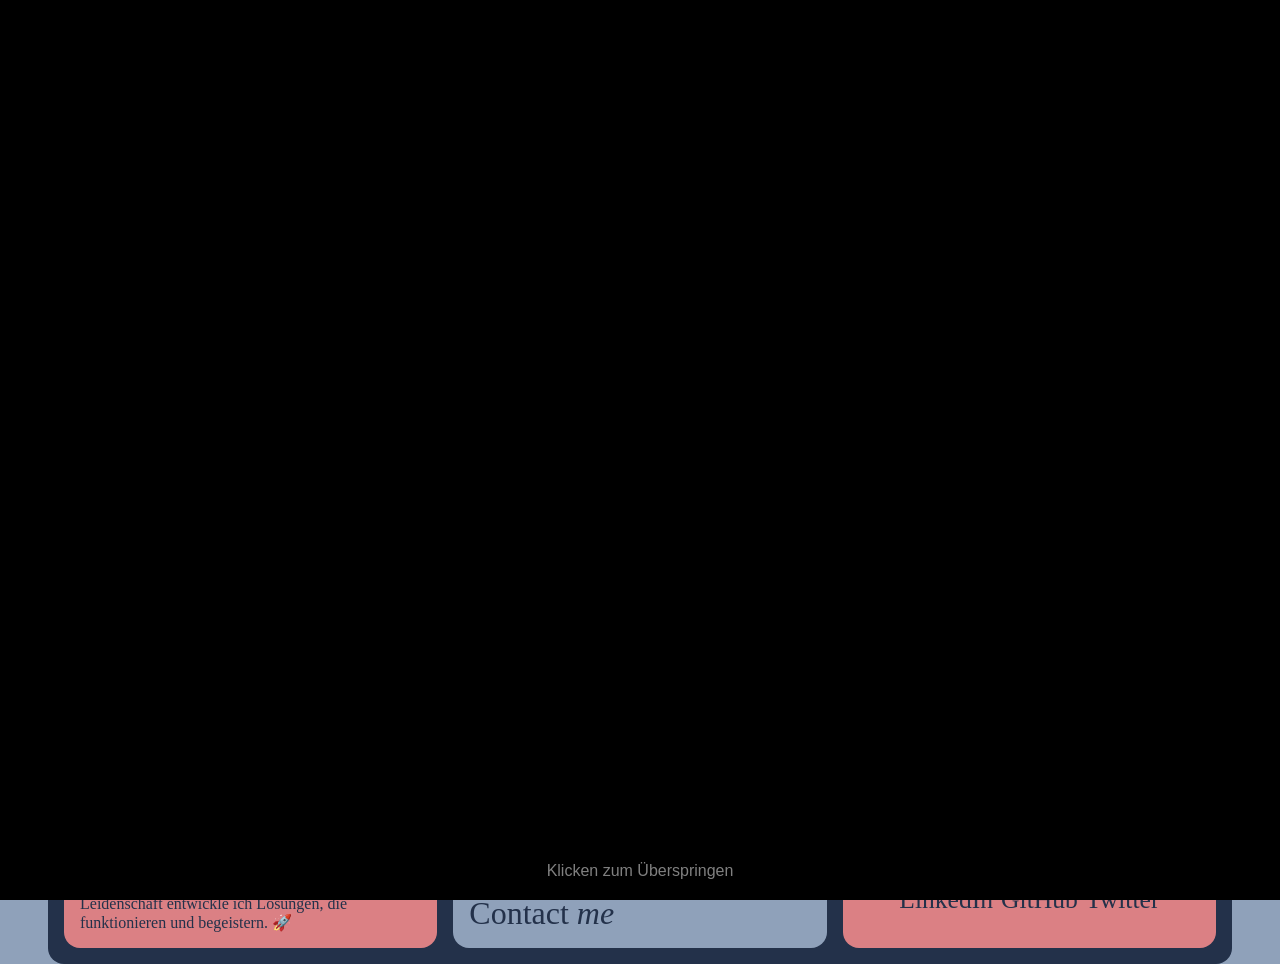
==== index.html @ 812d2d4b "..." ====
<!DOCTYPE html>
<html lang="de">

<head>
    <meta charset="UTF-8">
    <meta name="viewport" content="width=device-width, initial-scale=1.0">
    <title>Portfolio Website</title>
    <link rel="stylesheet" href="main.css">
    <link rel="stylesheet" href="hover.css">
</head>

<body>

    <div id="intro-overlay" onclick="closeIntro()">
        <video id="intro-video" autoplay muted playsinline aria-hidden="true">
            <source src="VideoBeispiel.mp4">
            Dein Browser unterstützt kein Video.
        </video>
        <div
            style="position:absolute; bottom:20px; color:white; font-family:sans-serif; opacity:0.5; pointer-events:none;">
            Klicken zum Überspringen
        </div>
    </div>

    <div id="grid-container">

        <section id="header-bar">
            <h1><a href="./index.html">Cherry-Sue Koslowski</a></h1>

            <div class="theme-switch-wrapper">
                <label class="theme-switch" for="checkbox">
                    <input type="checkbox" id="checkbox" />
                    <span class="slider round"></span>
                </label>
            </div>

            <div><a href="./impressum.html">Impressum</a></div>
        </section>

        <section id="top-left">
            <p>Hey, ich bin <strong>Cherry-Sue</strong>, deine Developerin für alle Fälle.</p>
            <p>Was soll ich für dich entwickeln?</p>
        </section>

        <section id="top-center" onclick="openIntro()" style="cursor:pointer;">
            <img src="Profilbild.png" alt="Foto">
        </section>

        <section id="top-right">
            <p>Vom durchgestylten Webauftritt bis zur professionellen Unternehmenssoftware – <em>ich kann alles</em>!
            </p>
            <p>Dynamische Internetseiten mit <strong>React</strong>, <strong>Angular</strong> und <strong>Vue</strong>:
            </p>
            <ul>
                <li>Pizzeria Alfred Walther</li>
                <li>Reisebüro „Nix wie weg“</li>
                <li>Heizung & Sanitär Röhrich</li>
            </ul>
            <p>Hardwarenahe Hochleistungsprogramme in <strong>C++</strong>:</p>
            <ul>
                <li>Steuerungssystem für Nuklearenergie AG „Bumm“</li>
                <li>Echtzeit-Trading-Plattform für die Frankfurter Börse</li>
            </ul>
            <p>Nostalgische Excel-Ungetüme mit <strong>VBA</strong>:</p>
            <ul>
                <li>Buchhaltungssoftware für Kaninchenzüchterverein Euskirchen e.V.</li>
            </ul>
            <p>…und vieles mehr!</p>
        </section>

        <section id="bottom-left">
            <p>Ich bringe Ideen mit Code zum Leben. 💻
                Mit Leidenschaft entwickle ich Lösungen, die funktionieren und begeistern. 🚀</p>
        </section>

        <section id="bottom-center">
            <button id="contact-button" popovertarget="contact-modal">↗</button>
            <div id="contact-text">Contact <i>me</i></div>
        </section>

        <section id="bottom-right">
            <a href="https://linkedin.com">LinkedIn</a>
            <a href="#">GitHub</a>
            <a href="#">Twitter</a>
        </section>
    </div>

    <div id="contact-modal" popover="auto">
        <address>
            <p>Cherry-Sue Koslowski</p>
            <p>Lausitzer Platz 12a<br>10997 Berlin</p>
            <p>+49 157 404-0101-0<br>cherrysue@web.de</p>
        </address>
    </div>

    <script src="video.js"></script>
    <script src="theme.js"></script>
</body>

</html>
---- main.css ----
@import "animations.css";
@import "hover.css";
@import "colors.css";
@import url('https://fonts.googleapis.com/css2?family=Inria+Serif:ital,wght@0,300;0,400;0,700;1,300;1,400;1,700&display=swap');

/* ─── Dark Mode Variables ─── */
[data-theme="dark"] {
    /* Deine gewünschten Darkmode-Farben */
    --black: #000000;
    --beige: #1a1a1a;
    --gray: #2d2d2d;

    /* Der Farbtausch laut deinen Bildern */
    --light-green: #23314A;
    /* Die Kacheln werden dunkelblau */
    --dark-green: #DB8084;
    /* Der Text in den Kacheln wird rosa */

    /* Anpassungen für die restlichen Elemente */
    --dark-blue: #DB8084;
    /* Der Hintergrund von "bottom-center" wird rosa */
    --medium-blue: #111a26;
    /* Der Container im Hintergrund wird sehr dunkel */
    --light-blue: #090e14;
    /* Der Body-Hintergrund wird fast schwarz */

    --text-regular-color: var(--dark-green);
    --text-highlight-color: var(--light-green);
    /* Text in der "Contact me" Kachel wird blau */
    --text-link-color: var(--dark-green);

    --section-bg-highlight-color: var(--dark-blue);
    --section-bg-regular-color: var(--light-green);
    --container-bg-color: var(--medium-blue);
    --site-bg-color: var(--light-blue);
}

/* ─── Style für den Toggle-Schalter ─── */
.theme-switch-wrapper {
    display: flex;
    align-items: center;
}

.theme-switch {
    display: inline-block;
    height: 24px;
    position: relative;
    width: 50px;
}

.theme-switch input {
    display: none;
}

.slider {
    background-color: var(--gray);
    bottom: 0;
    cursor: pointer;
    left: 0;
    position: absolute;
    right: 0;
    top: 0;
    transition: .4s;
}

.slider:before {
    background-color: var(--beige);
    bottom: 4px;
    content: "";
    height: 16px;
    left: 4px;
    position: absolute;
    transition: .4s;
    width: 16px;
}

input:checked+.slider {
    background-color: var(--dark-green);
}

input:checked+.slider:before {
    transform: translateX(26px);
}

.slider.round {
    border-radius: 34px;
}

.slider.round:before {
    border-radius: 50%;
}

* {
    margin: 0;
    padding: 0;
    box-sizing: border-box;
    --border-radius: 1rem;
    --container-padding: 0.5rem;
    --body-padding: 3em;
    --section-padding: 1rem;
    --section-margin: 0.5rem;
}

body {
    background-color: var(--site-bg-color);
    padding: var(--body-padding);
    min-height: 100vh;
    min-width: 900px;
    overflow-x: auto;
}

#grid-container {
    display: grid;
    background-color: var(--container-bg-color);
    border-radius: var(--border-radius);
    padding: var(--container-padding);
    grid-template-columns: repeat(12, minmax(0, 1fr));
    grid-template-rows: repeat(8, 12.5vh);
    min-height: calc(100vh - var(--body-padding) * 2);
    min-width: 860px;
    width: 100%;
}

/* ─── Gemeinsame Section-Styles & Shimmer-Anpassung ─── */
section {
    background-color: var(--section-bg-regular-color);
    padding: var(--section-padding);
    margin: var(--section-margin);
    border-radius: var(--border-radius);
    color: var(--text-regular-color);
    position: relative;
    overflow: hidden;
    transition: all 0.4s cubic-bezier(0.25, 0.46, 0.45, 0.94);
}

/* Minimalistischer Shimmer-Effekt (jetzt sehr dezent) */
section::before {
    content: '';
    position: absolute;
    top: -60%;
    left: -60%;
    width: 60%;
    height: 220%;
    background: linear-gradient(105deg,
            transparent 40%,
            rgba(255, 255, 255, 0.18) 50%,
            transparent 60%);
    transform: skewX(-15deg);
    transition: left 0.6s ease, top 0.6s ease;
    pointer-events: none;
    z-index: 1;
    border-radius: inherit;
}



/* ─── Header ─── */
#header-bar {
    grid-row: 1 / 2;
    grid-column: 1 / 13;
    font-size: xx-large;
    align-content: center;
    padding: 0 1rem;
    display: flex;
    align-items: center;
    justify-content: space-between;
}


/* ─── Legal Section ─── */
#legal {
    grid-row-start: 2;
    grid-row-end: 9;
    grid-column-start: 1;
    grid-column-end: 13;
}


/* ─── Top Left ─── */
#top-left {
    grid-row: 2 / 6;
    grid-column: 1 / 6;
}




#top-left p {
    font-size: x-large;
    margin: 1rem 0;
    transition: transform 0.4s;
}


/* ─── Top Center (Das Bild-Highlight) ─── */
#top-center {
    grid-row: 2 / 6;
    grid-column: 6 / 9;
    padding: 0;
}

#top-center img {
    width: 100%;
    height: 100%;
    object-fit: cover;
    border-radius: 1em;
    transition: transform 0.5s cubic-bezier(0.25, 0.46, 0.45, 0.94),
        filter 0.5s ease;
}



/* ─── Top Right ─── */
#top-right {
    grid-row: 2 / 8;
    grid-column: 9 / 13;
    filter: brightness(1.1) saturate(1.1);
    color: var(--dark-blue);
}



#bottom-left {
    grid-row: 6 / 9;
    grid-column: 1 / 5;
    display: flex;
    align-items: flex-end;
}



/* ─── Bottom Center (Magnetisches Leuchten) ─── */
#bottom-center {
    grid-row: 6 / 9;
    grid-column: 5 / 9;
    background-color: var(--section-bg-highlight-color);
    color: var(--text-highlight-color);
    position: relative;
}


/* ─── Bottom Right (Bounce Links) ─── */
#bottom-right {
    grid-row: 8 / 9;
    grid-column: 9 / 13;
    display: flex;
    flex-direction: row;
    align-items: center;
    justify-content: center;
    gap: 0.5rem;
}

#bottom-right a {
    color: var(--text-link-color);
    text-decoration: none;
    font-size: 1.6rem;
    transition: all 0.3s cubic-bezier(0.68, -0.55, 0.265, 1.55);
    display: inline-block;
}


/* Verzögerung für gestaffelten Sprung */


/* ─── Contact Modal ──────────────────────────────────────── */
div#contact-modal {
    background-color: var(--section-bg-regular-color);
    margin: auto;
    padding: var(--section-padding);
    border-radius: var(--border-radius);
    border: none;
    box-shadow: 0 0 2em rgba(0, 0, 0, 0.4);
}

button#contact-button {
    position: absolute;
    top: 0.5rem;
    right: 1rem;
    background-color: transparent;
    border: none;
    font-size: 250%;
    color: var(--text-highlight-color);
    cursor: pointer;
    transition: transform 0.3s cubic-bezier(0.34, 1.56, 0.64, 1),
        color 0.3s ease,
        text-shadow 0.3s ease;
    z-index: 2;
}



div#contact-text {
    position: absolute;
    bottom: 1rem;
    left: 1rem;
    font-size: xx-large;
    transition: transform 0.3s ease, letter-spacing 0.3s ease;
}



address p {
    margin: 1em;
}

/* ─── Mobile ─────────────────────────────────────────────── */
@media (max-width: 900px) {
    body {
        padding: 1rem;
        min-width: unset;
        overflow-x: hidden;
    }
 
    #grid-container {
        display: flex;
        flex-direction: column;
        min-height: unset;
        min-width: unset;
        width: 100%;
        gap: 0;
    }
 
    /* Alle Sections: natürliche Höhe, volle Breite */
    section {
        width: 100%;
        height: auto !important;
        min-height: unset !important;
        grid-row: unset !important;
        grid-column: unset !important;
    }
 
    /* ─── Header ─── */
    #header-bar {
        font-size: large;
        padding: 0.75rem 1rem;
    }
 
    /* ─── Top Left ─── */
    #top-left p {
        font-size: medium;
        margin: 0.5rem 0;
    }
 
    /* ─── Top Center (Bild) ─── */
    #top-center {
        aspect-ratio: 16 / 9;
        height: auto;
    }
 
    #top-center img {
        width: 100%;
        height: 100%;
        object-fit: cover;
    }
 
    /* ─── Top Right ─── */
    #top-right {
        filter: none;
    }
 
    /* ─── Bottom Left ─── */
    #bottom-left p {
        font-size: small;
    }
 
    /* ─── Bottom Center ─── */
    #bottom-center {
        min-height: 8rem;
    }
 
    /* ─── Bottom Right ─── */
    #bottom-right {
        gap: 0.5rem;
        padding: 0.75rem 1rem;
        justify-content: flex-start;
    }
 
    #bottom-right a {
        font-size: 1.2rem;
    }
 
    /* ─── Contact ─── */
    div#contact-text {
        font-size: large;
    }
 
    button#contact-button {
        font-size: 150%;
    }
 
    /* ─── Legal ─── */
    #legal {
        overflow-y: visible;
    }
}
 


/* ─── Absoluter Fullscreen-Fix (Kein Scrollen!) ────────── */

#intro-overlay {
    position: fixed !important;
    /* Löst das Video vom Rest der Seite */
    top: 0 !important;
    left: 0 !important;
    width: 100vw !important;
    height: 100vh !important;
    background-color: #000 !important;
    z-index: 999999 !important;
    /* Überlagert alles, auch Barrierefreiheits-Anpassungen */

    display: flex;
    justify-content: center;
    align-items: center;
    overflow: hidden !important;
    /* Killt Scrollbalken */
    margin: 0 !important;
    padding: 0 !important;
}

#intro-video {
    width: 100vw !important;
    height: 100vh !important;
    object-fit: cover !important;
    /* Füllt den Schirm ohne Verzerrung */

    position: absolute;
    top: 0;
    left: 0;
    pointer-events: none;
}

/* Verhindert, dass der Hintergrund wackelt oder scrollt */
body:has(#intro-overlay[style*="display: flex"]) {
    overflow: hidden !important;
    height: 100vh !important;
}
.inria-serif-light {
  font-family: "Inria Serif", serif;
  font-weight: 300;
  font-style: normal;
}

.inria-serif-regular {
  font-family: "Inria Serif", serif;
  font-weight: 400;
  font-style: normal;
}

.inria-serif-bold {
  font-family: "Inria Serif", serif;
  font-weight: 700;
  font-style: normal;
}

.inria-serif-light-italic {
  font-family: "Inria Serif", serif;
  font-weight: 300;
  font-style: italic;
}

.inria-serif-regular-italic {
  font-family: "Inria Serif", serif;
  font-weight: 400;
  font-style: italic;
}

.inria-serif-bold-italic {
  font-family: "Inria Serif", serif;
  font-weight: 700;
  font-style: italic;
}
---- hover.css ----
section {
    transition: transform 0.4s cubic-bezier(0.25, 0.46, 0.45, 0.94),
                box-shadow 0.4s ease,
                letter-spacing 0.4s ease;
    transform-origin: center center;
}
 
/* ─── Shimmer Lichtstreifen ─── */
section::before {
    content: '';
    position: absolute;
    top: 0;
    left: -150%;
    width: 50%;
    height: 100%;
    background: radial-gradient(
        circle,
        rgba(255, 255, 255, 0.08) 0%,
        rgba(255, 255, 255, 0) 70%
    );
    transform: skewX(-25deg);
    pointer-events: none;
    transition: left 1.2s ease-in-out;
    z-index: 1;
}
 
section:hover::before {
    left: 150%;
}
 
/* ─── Header ─── */
#header-bar:hover {
    transform: translateY(-3px);
    letter-spacing: 1px;
    z-index: 10;
}
 
/* ─── Top Left ─── */
#top-left:hover {
    transform: scale(1.03) translateY(-5px);
    z-index: 10;
    box-shadow: 0 12px 35px rgba(0, 0, 0, 0.2);
}
 
/* ─── Top Center (Bild) ─── */
#top-center {
    transition: transform 0.6s cubic-bezier(0.25, 0.46, 0.45, 0.94);
}
 
#top-center img {
    transition: transform 0.6s ease, filter 0.6s ease;
}
 
#top-center:hover {
    transform: scale(1.02) rotate(-1deg);
    z-index: 10;
}
 
#top-center:hover img {
    transform: scale(1.1) rotate(1deg);
    filter: brightness(1.1);
}
 
/* ─── Top Right ─── */
#top-right:hover {
    transform: scale(1.03) translateX(5px);
    z-index: 10;
    box-shadow: 0 12px 35px rgba(0, 0, 0, 0.2);
}
 
/* ─── Bottom Left ─── */
#bottom-left:hover {
    transform: scale(1.04) translate(4px, -4px);
    z-index: 10;
    box-shadow: 0 12px 35px rgba(0, 0, 0, 0.2);
}
 
/* ─── Bottom Center ─── */
#bottom-center:hover {
    transform: scale(1.04);
    z-index: 10;
    box-shadow: 0 10px 30px rgba(0, 0, 0, 0.3);
}
 
/* ─── Bottom Right (Container) ─── */
#bottom-right:hover {
    transform: scale(1.04);
    z-index: 10;
    box-shadow: 0 12px 35px rgba(0, 0, 0, 0.2);
}
 
/* ─── Bottom Right Links (einzeln) ─── */
#bottom-right a {
    transition: transform 0.3s cubic-bezier(0.68, -0.55, 0.265, 1.55),
                color 0.3s ease;
    display: inline-block;
}
 
#bottom-right a:hover {
    transform: translateY(-5px) scale(1.15);
}
 
/* ─── Contact Button ─── */
button#contact-button {
    transition: transform 0.4s ease, color 0.3s ease;
}
 
button#contact-button:hover {
    transform: scale(1.25) rotate(45deg);
}
 
/* ════════════════════════════════════════════
   IMPRESSUM / LEGAL
   ════════════════════════════════════════════ */
 
#legal {
    grid-row-start: 2;
    grid-row-end: 9;
    grid-column-start: 1;
    grid-column-end: 13;
    overflow-y: auto;
    line-height: 1.7;
    transition: transform 0.4s cubic-bezier(0.25, 0.46, 0.45, 0.94),
                box-shadow 0.4s ease;
}
 
#legal:hover {
    transform: scale(1.01) translateY(-4px);
    box-shadow: 0 16px 45px rgba(0, 0, 0, 0.25);
    z-index: 10;
}
 
#legal h2 {
    font-size: x-large;
    margin: 1.5rem 0 0.4rem;
    color: var(--dark-green);
    border-bottom: 2px solid var(--dark-green);
    padding-bottom: 0.25rem;
}
 
#legal h2:first-child {
    margin-top: 0;
}
 
#legal h3 {
    font-size: large;
    margin: 1rem 0 0.3rem;
    color: var(--dark-green);
}
 
#legal p,
#legal address {
    font-size: medium;
    color: var(--dark-green);
    max-width: 75ch;
    margin-bottom: 0.75rem;
}
 
#legal address {
    font-style: normal;
}
 
#legal a {
    color: var(--dark-green);
    text-underline-offset: 3px;
}
 
#legal a:hover {
    opacity: 0.7;
}
 
#return-to-home {
    margin-top: 2rem;
    font-size: large;
    font-weight: bold;
}
 
#return-to-home a {
    color: var(--dark-green);
    text-decoration: none;
    transition: letter-spacing 0.3s ease, opacity 0.3s ease;
}
 
#return-to-home a:hover {
    letter-spacing: 1px;
    opacity: 0.7;
}
 
/* ─── Mobile: Legal ─── */
@media (max-width: 900px) {
    #legal h2 { font-size: large; }
    #legal h3 { font-size: medium; }
    #legal p,
    #legal address { font-size: small; }
    #legal:hover {
        transform: none;
        box-shadow: none;
    }
}
 section {
    transition: transform 0.4s cubic-bezier(0.25, 0.46, 0.45, 0.94),
                box-shadow 0.4s ease,
                letter-spacing 0.4s ease;
    transform-origin: center center;
}
 

section::before {
    content: '';
    position: absolute;
    top: 0;
    left: -150%;
    width: 50%;
    height: 100%;
    background: radial-gradient(
        circle,
        rgba(255, 255, 255, 0.08) 0%,
        rgba(255, 255, 255, 0) 70%
    );
    transform: skewX(-25deg);
    pointer-events: none;
    transition: left 1.2s ease-in-out;
    z-index: 1;
}
 
section:hover::before {
    left: 150%;
}
 #header-bar:hover {
    transform: translateY(-3px);
    letter-spacing: 1px;
    z-index: 10;
}
 

#top-left:hover {
    transform: scale(1.03) translateY(-5px);
    z-index: 10;
    box-shadow: 0 12px 35px rgba(0, 0, 0, 0.2);
}
 

#top-center {
    transition: transform 0.6s cubic-bezier(0.25, 0.46, 0.45, 0.94);
}
 
#top-center img {
    transition: transform 0.6s ease, filter 0.6s ease;
}
 
#top-center:hover {
    transform: scale(1.02) rotate(-1deg);
    z-index: 10;
}
 
#top-center:hover img {
    transform: scale(1.1) rotate(1deg);
    filter: brightness(1.1);
}
 

#top-right:hover {
    transform: scale(1.03) translateX(5px);
    z-index: 10;
    box-shadow: 0 12px 35px rgba(0, 0, 0, 0.2);
}

#bottom-left:hover {
    transform: scale(1.04) translate(4px, -4px);
    z-index: 10;
    box-shadow: 0 12px 35px rgba(0, 0, 0, 0.2);
}

#bottom-center:hover {
    transform: scale(1.04);
    z-index: 10;
    box-shadow: 0 10px 30px rgba(0, 0, 0, 0.3);
}

#bottom-right:hover {
    transform: scale(1.04);
    z-index: 10;
    box-shadow: 0 12px 35px rgba(0, 0, 0, 0.2);
}
 

#bottom-right a {
    transition: transform 0.3s cubic-bezier(0.68, -0.55, 0.265, 1.55),
                color 0.3s ease;
    display: inline-block;
}
 
#bottom-right a:hover {
    transform: translateY(-5px) scale(1.15);
}
 

button#contact-button {
    transition: transform 0.4s ease, color 0.3s ease;
}
 
button#contact-button:hover {
    transform: scale(1.25) rotate(45deg);
}
 

 
#legal {
    grid-row-start: 2;
    grid-row-end: 9;
    grid-column-start: 1;
    grid-column-end: 13;
    overflow-y: auto;
    line-height: 1.7;
    transition: transform 0.4s cubic-bezier(0.25, 0.46, 0.45, 0.94),
                box-shadow 0.4s ease;
}
 
#legal:hover {
    transform: scale(1.01) translateY(-4px);
    box-shadow: 0 16px 45px rgba(0, 0, 0, 0.25);
    z-index: 10;
}
 
#legal h2 {
    font-size: x-large;
    margin: 1.5rem 0 0.4rem;
    color: var(--dark-green);
    border-bottom: 2px solid var(--dark-green);
    padding-bottom: 0.25rem;
}
 
#legal h2:first-child {
    margin-top: 0;
}
 
#legal h3 {
    font-size: large;
    margin: 1rem 0 0.3rem;
    color: var(--dark-green);
}
 
#legal p,
#legal address {
    font-size: medium;
    color: var(--dark-green);
    max-width: 75ch;
    margin-bottom: 0.75rem;
}
 
#legal address {
    font-style: normal;
}
 
#legal a {
    color: var(--dark-green);
    text-underline-offset: 3px;
}
 
#legal a:hover {
    opacity: 0.7;
}
 
#return-to-home {
    margin-top: 2rem;
    font-size: large;
    font-weight: bold;
}
 
#return-to-home a {
    color: var(--dark-green);
    text-decoration: none;
    transition: letter-spacing 0.3s ease, opacity 0.3s ease;
}
 
#return-to-home a:hover {
    letter-spacing: 1px;
    opacity: 0.7;
}
 

@media (max-width: 900px) {
    #legal h2 { font-size: large; }
    #legal h3 { font-size: medium; }
    #legal p,
    #legal address { font-size: small; }
}
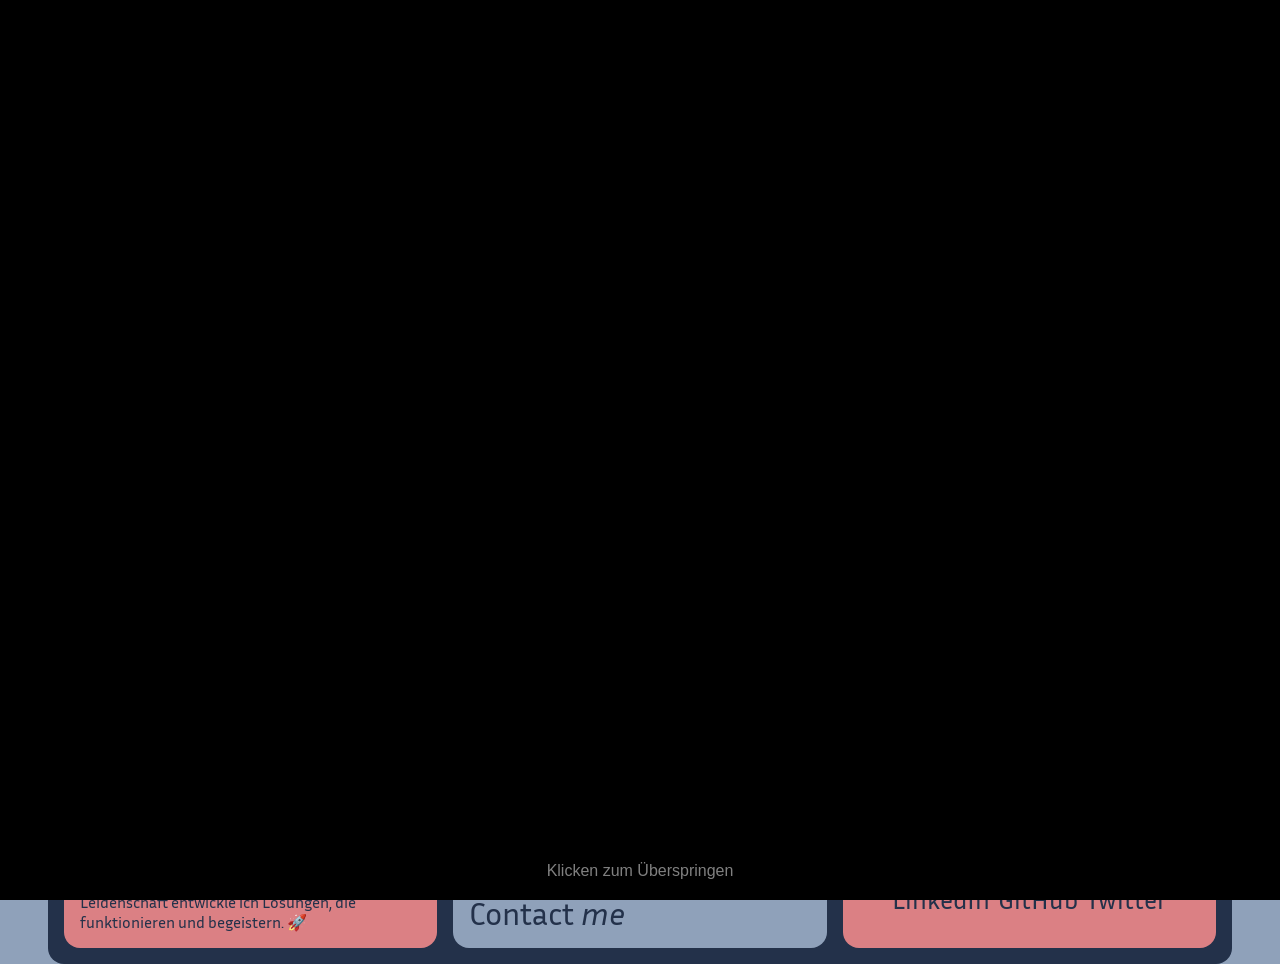
==== commit 032e0920: "Embedded fonts." ====
--- a/index.html
+++ b/index.html
@@ -5,8 +5,11 @@
     <meta charset="UTF-8">
     <meta name="viewport" content="width=device-width, initial-scale=1.0">
     <title>Portfolio Website</title>
+    <link rel="stylesheet" href="colors.css">
+    <link rel="stylesheet" href="animations.css">
     <link rel="stylesheet" href="main.css">
     <link rel="stylesheet" href="hover.css">
+    <link rel="stylesheet" href="fonts.css">
 </head>
 
 <body>
@@ -34,7 +37,7 @@
                 </label>
             </div>
 
-            <div><a href="./impressum.html">Impressum</a></div>
+            <div id="impressum-button"><a href="./impressum.html">Impressum</a></div>
         </section>
 
         <section id="top-left">
--- a/colors.css
+++ b/colors.css
@@ -0,0 +1,17 @@
+body {
+    --dark-blue: #23314a;
+    --light-blue: #8fa1ba;
+    --rose: #db8084;
+    --text-regular-color: var(--dark-blue);
+    --text-highlight-color: var(--dark-blue);
+    --text-link-color: var(--dark-blue);
+    --section-bg-highlight-color: var(--light-blue);
+    --section-bg-regular-color: var(--rose);
+    --container-bg-color: var(--dark-blue);
+    --site-bg-color: var(--light-blue);
+
+    /* Toggle Schalter: Lightmode */
+    --switch-bg: #8fa1ba;
+    --switch-knob: #ffffff;
+    --switch-checked-bg: #23314a;
+}
--- a/animations.css
+++ b/animations.css
@@ -0,0 +1,100 @@
+* {
+    --slide-in-distance: -10rem;
+    --slide-in-duration: 2s;
+}
+
+@keyframes fadeIn {
+    from {
+        opacity: 0.0;
+    }
+
+    to {
+        opacity: 1.0;
+    }
+}
+
+@keyframes slideFromLeft {
+    from {
+        left: var(--slide-in-distance);
+    }
+
+    to {
+        left: 0rem;
+    }
+}
+
+@keyframes slideFromRight {
+    from {
+        right: var(--slide-in-distance);
+    }
+
+    to {
+        right: 0rem;
+    }
+}
+
+@keyframes slideFromTop {
+    from {
+        top: var(--slide-in-distance);
+    }
+
+    to {
+        top: 0rem;
+    }
+}
+
+@keyframes slideFromBottom {
+    from {
+        bottom: var(--slide-in-distance);
+    }
+
+    to {
+        bottom: 0rem;
+    }
+}
+
+.slideInFromLeft {
+    position: relative;
+    animation-name: slideFromLeft;
+    animation-duration: var(--slide-in-duration);
+}
+
+.slideInFromBottomLeft {
+    position: relative;
+    animation-name: slideFromLeft, slideFromBottom;
+    animation-duration: var(--slide-in-duration);
+}
+
+.slideInFromRight {
+    position: relative;
+    animation-name: slideFromRight;
+    animation-duration: var(--slide-in-duration);
+}
+
+.slideInFromBottomRight {
+    position: relative;
+    animation-name: slideFromRight, slideFromBottom;
+    animation-duration: var(--slide-in-duration);
+}
+
+.slideInFromBottomCenter {
+    position: relative;
+    animation-name: slideFromBottom;
+    animation-duration: var(--slide-in-duration);
+}
+
+.slideInFromTop {
+    position: relative;
+    animation-name: slideFromTop;
+    animation-duration: var(--slide-in-duration);
+}
+
+.fadeInSlow {
+    animation-name: fadeIn;
+    animation-duration: calc(var(--slide-in-duration) - var(--slide-in-duration) * 0.25);
+}
+
+.fadeInFast {
+    animation-name: fadeIn;
+    animation-duration: calc(var(--slide-in-duration) - var(--slide-in-duration) * 0.5);
+}
--- a/main.css
+++ b/main.css
@@ -1,39 +1,23 @@
-@import "animations.css";
-@import "hover.css";
-@import "colors.css";
-@import url('https://fonts.googleapis.com/css2?family=Inria+Serif:ital,wght@0,300;0,400;0,700;1,300;1,400;1,700&display=swap');
-
 /* ─── Dark Mode Variables ─── */
-[data-theme="dark"] {
-    /* Deine gewünschten Darkmode-Farben */
+:root[data-theme="dark"] {
+
+    --section-bg-regular-color: #23314A;
+    --text-regular-color: #DB8084;
+
+    --section-bg-highlight-color: #DB8084;
+    --text-highlight-color: #23314A;
+
+
+    --text-link-color: #DB8084;
+
+    --container-bg-color: #111a26;
+    --site-bg-color: #090e14;
+
     --black: #000000;
     --beige: #1a1a1a;
     --gray: #2d2d2d;
-
-    /* Der Farbtausch laut deinen Bildern */
-    --light-green: #23314A;
-    /* Die Kacheln werden dunkelblau */
-    --dark-green: #DB8084;
-    /* Der Text in den Kacheln wird rosa */
-
-    /* Anpassungen für die restlichen Elemente */
-    --dark-blue: #DB8084;
-    /* Der Hintergrund von "bottom-center" wird rosa */
-    --medium-blue: #111a26;
-    /* Der Container im Hintergrund wird sehr dunkel */
-    --light-blue: #090e14;
-    /* Der Body-Hintergrund wird fast schwarz */
-
-    --text-regular-color: var(--dark-green);
-    --text-highlight-color: var(--light-green);
-    /* Text in der "Contact me" Kachel wird blau */
-    --text-link-color: var(--dark-green);
-
-    --section-bg-highlight-color: var(--dark-blue);
-    --section-bg-regular-color: var(--light-green);
-    --container-bg-color: var(--medium-blue);
-    --site-bg-color: var(--light-blue);
-}
+}
+
 
 /* ─── Style für den Toggle-Schalter ─── */
 .theme-switch-wrapper {
@@ -158,7 +142,6 @@
 #header-bar {
     grid-row: 1 / 2;
     grid-column: 1 / 13;
-    font-size: xx-large;
     align-content: center;
     padding: 0 1rem;
     display: flex;
@@ -175,20 +158,14 @@
     grid-column-end: 13;
 }
 
-
 /* ─── Top Left ─── */
 #top-left {
     grid-row: 2 / 6;
     grid-column: 1 / 6;
 }
 
-
-
-
 #top-left p {
-    font-size: x-large;
-    margin: 1rem 0;
-    transition: transform 0.4s;
+    transition: transform 0.4s; 
 }
 
 
@@ -214,8 +191,6 @@
 #top-right {
     grid-row: 2 / 8;
     grid-column: 9 / 13;
-    filter: brightness(1.1) saturate(1.1);
-    color: var(--dark-blue);
 }
 
 
@@ -304,96 +279,263 @@
 }
 
 /* ─── Mobile ─────────────────────────────────────────────── */
-@media (max-width: 900px) {
+@media (max-width: 430px) {
+    html, body {
+        margin: 0 !important;
+        padding: 0 !important;
+        min-width: unset !important;
+        width: 100% !important;
+        overflow-x: hidden !important;
+    }
+ 
     body {
-        padding: 1rem;
-        min-width: unset;
-        overflow-x: hidden;
+        padding: 0.4rem !important;
     }
  
     #grid-container {
-        display: flex;
-        flex-direction: column;
-        min-height: unset;
-        min-width: unset;
-        width: 100%;
-        gap: 0;
-    }
- 
-    /* Alle Sections: natürliche Höhe, volle Breite */
-    section {
-        width: 100%;
+        display: flex !important;
+        flex-direction: column !important;
+        min-height: 100vh !important;
+        min-width: unset !important;
+        width: 100% !important;
+        height: auto !important;
+        gap: 0 !important;
+        border-radius: 0.5rem !important;
+        margin: 0 !important;
+    }
+ 
+    section,
+    #header-bar,
+    #top-left,
+    #top-center,
+    #top-right,
+    #bottom-left,
+    #bottom-center,
+    #bottom-right,
+    #legal {
+        grid-row: unset !important;
+        grid-column: unset !important;
+        width: 100% !important;
         height: auto !important;
         min-height: unset !important;
+        max-width: 100% !important;
+        box-sizing: border-box !important;
+        margin-left: 0 !important;
+        margin-right: 0 !important;
+    }
+ 
+    #header-bar {
+        font-size: 0.95rem !important;
+        padding: 0.6rem 0.8rem !important;
+        display: flex !important;
+        align-items: center !important;
+        justify-content: space-between !important;
+    }
+ 
+    #header-bar h1 {
+        font-size: 1.1rem !important;
+    }
+ 
+    #top-left {
+        padding: 0.75rem !important;
+    }
+ 
+    #top-left p {
+        font-size: 0.95rem !important;
+        margin: 0.4rem 0 !important;
+    }
+ 
+    #top-center {
+        aspect-ratio: 4 / 3 !important;
+        overflow: hidden !important;
+    }
+ 
+    #top-center img {
+        width: 100% !important;
+        height: 100% !important;
+        object-fit: cover !important;
+        object-position: top center !important;
+    }
+ 
+    #top-right {
+        padding: 0.75rem !important;
+        font-size: 0.9rem !important;
+    }
+ 
+    #bottom-left {
+        align-items: flex-start !important;
+        padding: 0.75rem !important;
+    }
+ 
+    #bottom-left p {
+        font-size: 0.85rem !important;
+    }
+ 
+    #bottom-center {
+        min-height: unset !important;
+        padding: 0.75rem !important;
+    }
+ 
+    #bottom-right {
+        gap: 0.5rem !important;
+        padding: 0.75rem !important;
+        justify-content: flex-start !important;
+        flex-wrap: wrap !important;
+    }
+ 
+    #bottom-right a {
+        font-size: 1rem !important;
+    }
+ 
+    div#contact-text {
+        font-size: 1rem !important;
+    }
+ 
+    button#contact-button {
+        font-size: 130% !important;
+    }
+ 
+    #legal {
+        overflow-y: visible !important;
+        padding: 0.75rem !important;
+    }
+ 
+    #legal h2 { font-size: 1.1rem !important; }
+    #legal h3 { font-size: 0.95rem !important; }
+    #legal p,
+    #legal address { font-size: 0.85rem !important; }
+}
+ @media (max-width: 430px) {
+    body {
+        padding: 0.4rem !important;
+        min-width: unset !important;
+        overflow-x: hidden !important;
+        width: 100vw !important;
+    }
+ 
+    #grid-container {
+        display: flex !important;
+        flex-direction: column !important;
+        min-height: 100vh !important;
+        min-width: unset !important;
+        width: 100% !important;
+        height: auto !important;
+        gap: 0 !important;
+        border-radius: 0.5rem !important;
+    }
+ 
+    section,
+    #header-bar,
+    #top-left,
+    #top-center,
+    #top-right,
+    #bottom-left,
+    #bottom-center,
+    #bottom-right,
+    #legal {
         grid-row: unset !important;
         grid-column: unset !important;
+        width: 100% !important;
+        height: auto !important;
+        min-height: unset !important;
+        max-width: 100% !important;
+        box-sizing: border-box !important;
     }
  
     /* ─── Header ─── */
     #header-bar {
-        font-size: large;
-        padding: 0.75rem 1rem;
+        font-size: 0.95rem !important;
+        padding: 0.6rem 0.8rem !important;
+        display: flex !important;
+        align-items: center !important;
+        justify-content: space-between !important;
+    }
+ 
+    #header-bar h1 {
+        font-size: 1.1rem !important;
     }
  
     /* ─── Top Left ─── */
+    #top-left {
+        padding: 0.75rem !important;
+    }
+ 
     #top-left p {
-        font-size: medium;
-        margin: 0.5rem 0;
+        font-size: 0.95rem !important;
+        margin: 0.4rem 0 !important;
     }
  
     /* ─── Top Center (Bild) ─── */
     #top-center {
-        aspect-ratio: 16 / 9;
-        height: auto;
+        aspect-ratio: 4 / 3 !important;
+        overflow: hidden !important;
     }
  
     #top-center img {
-        width: 100%;
-        height: 100%;
-        object-fit: cover;
+        width: 100% !important;
+        height: 100% !important;
+        object-fit: cover !important;
+        object-position: top center !important;
     }
  
     /* ─── Top Right ─── */
     #top-right {
-        filter: none;
+        padding: 0.75rem !important;
+        font-size: 0.9rem !important;
     }
  
     /* ─── Bottom Left ─── */
+    #bottom-left {
+        align-items: flex-start !important;
+        padding: 0.75rem !important;
+    }
+ 
     #bottom-left p {
-        font-size: small;
+        font-size: 0.85rem !important;
     }
  
     /* ─── Bottom Center ─── */
     #bottom-center {
-        min-height: 8rem;
+        min-height: unset !important;
+        padding: 0.75rem !important;
     }
  
     /* ─── Bottom Right ─── */
     #bottom-right {
-        gap: 0.5rem;
-        padding: 0.75rem 1rem;
-        justify-content: flex-start;
+        gap: 0.5rem !important;
+        padding: 0.75rem !important;
+        justify-content: flex-start !important;
+        flex-wrap: wrap !important;
     }
  
     #bottom-right a {
-        font-size: 1.2rem;
+        font-size: 1rem !important;
     }
  
     /* ─── Contact ─── */
     div#contact-text {
-        font-size: large;
+        font-size: 1rem !important;
     }
  
     button#contact-button {
-        font-size: 150%;
+        font-size: 130% !important;
     }
  
     /* ─── Legal ─── */
     #legal {
-        overflow-y: visible;
-    }
-}
- 
+        overflow-y: visible !important;
+        padding: 0.75rem !important;
+    }
+ 
+    #legal h2 { font-size: 1.1rem !important; }
+    #legal h3 { font-size: 0.95rem !important; }
+    #legal p,
+    #legal address { font-size: 0.85rem !important; }
+}
+ 
+ 
+ 
+
 
 
 /* ─── Absoluter Fullscreen-Fix (Kein Scrollen!) ────────── */
@@ -434,39 +576,4 @@
 body:has(#intro-overlay[style*="display: flex"]) {
     overflow: hidden !important;
     height: 100vh !important;
-}
-.inria-serif-light {
-  font-family: "Inria Serif", serif;
-  font-weight: 300;
-  font-style: normal;
-}
-
-.inria-serif-regular {
-  font-family: "Inria Serif", serif;
-  font-weight: 400;
-  font-style: normal;
-}
-
-.inria-serif-bold {
-  font-family: "Inria Serif", serif;
-  font-weight: 700;
-  font-style: normal;
-}
-
-.inria-serif-light-italic {
-  font-family: "Inria Serif", serif;
-  font-weight: 300;
-  font-style: italic;
-}
-
-.inria-serif-regular-italic {
-  font-family: "Inria Serif", serif;
-  font-weight: 400;
-  font-style: italic;
-}
-
-.inria-serif-bold-italic {
-  font-family: "Inria Serif", serif;
-  font-weight: 700;
-  font-style: italic;
-}
+}
--- a/fonts.css
+++ b/fonts.css
@@ -0,0 +1,30 @@
+@import url('https://fonts.googleapis.com/css2?family=Inria+Sans:ital,wght@0,300;0,400;0,700;1,300;1,400;1,700&family=Inria+Serif:ital,wght@0,300;0,400;0,700;1,300;1,400;1,700&display=swap');
+
+
+body {
+    font-family: "Inria Sans";
+}
+
+a {
+    color: inherit;
+    text-decoration: none;
+}
+
+
+
+h1 {
+    font-weight: normal;
+    font-family: "Inria Serif";
+    font-size: 3rem;
+    text-transform: uppercase;
+}
+
+#impressum-button {
+    text-transform: uppercase;
+    font-size: 1.5rem;
+    letter-spacing: 1pt;
+}
+
+#impressum-button:hover a {
+    text-decoration: underline;
+}
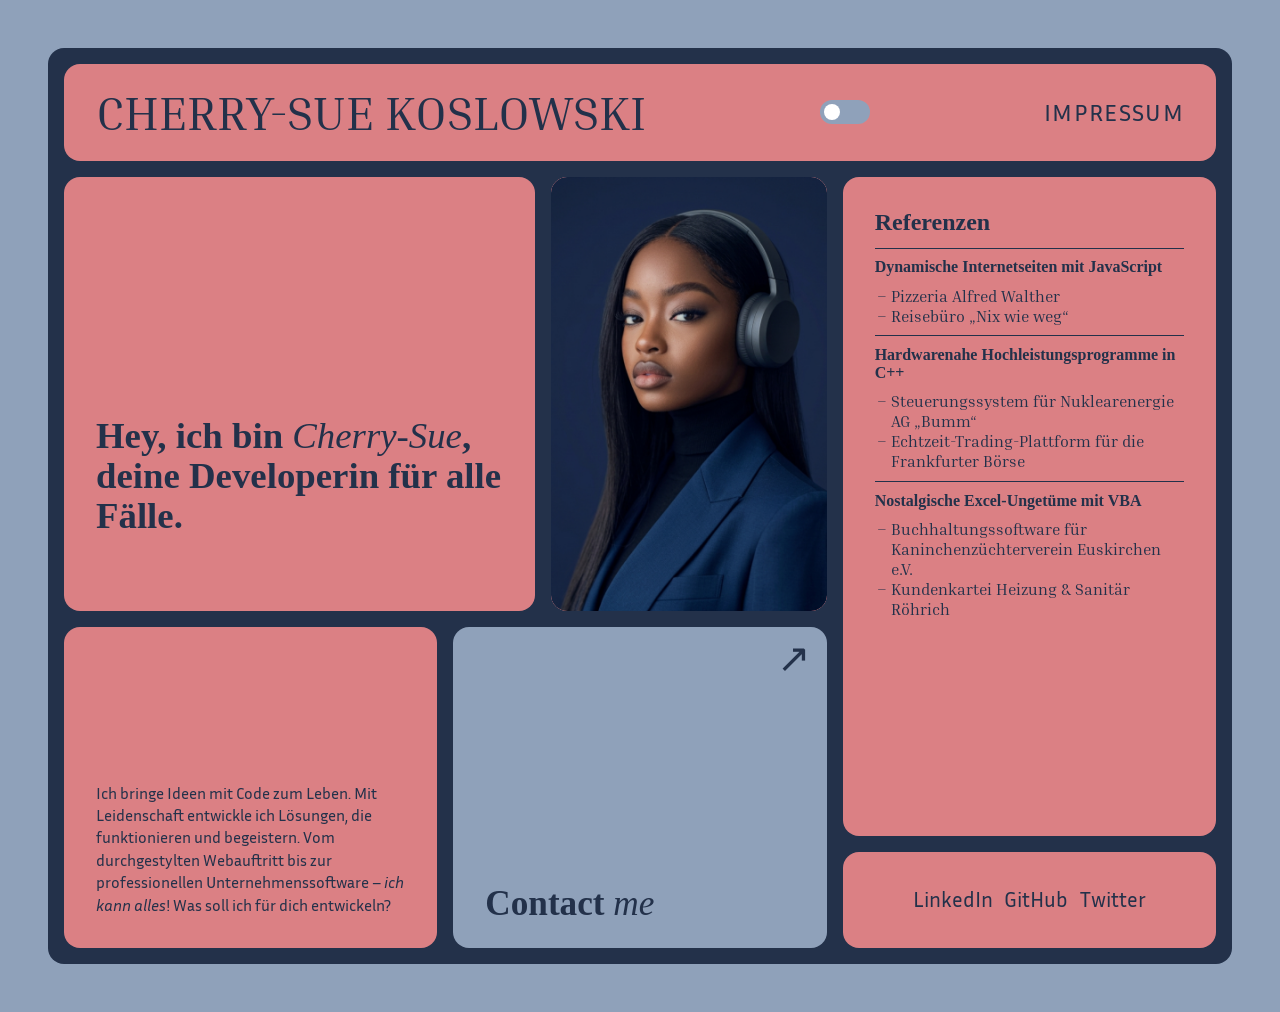
==== commit 441dfa0a: "Improved typography and layout." ====
--- a/index.html
+++ b/index.html
@@ -14,7 +14,7 @@
 
 <body>
 
-    <div id="intro-overlay" onclick="closeIntro()">
+    <!-- <div id="intro-overlay" onclick="closeIntro()">
         <video id="intro-video" autoplay muted playsinline aria-hidden="true">
             <source src="VideoBeispiel.mp4">
             Dein Browser unterstützt kein Video.
@@ -23,7 +23,7 @@
             style="position:absolute; bottom:20px; color:white; font-family:sans-serif; opacity:0.5; pointer-events:none;">
             Klicken zum Überspringen
         </div>
-    </div>
+    </div> -->
 
     <div id="grid-container">
 
@@ -42,7 +42,6 @@
 
         <section id="top-left">
             <p>Hey, ich bin <strong>Cherry-Sue</strong>, deine Developerin für alle Fälle.</p>
-            <p>Was soll ich für dich entwickeln?</p>
         </section>
 
         <section id="top-center" onclick="openIntro()" style="cursor:pointer;">
@@ -50,35 +49,31 @@
         </section>
 
         <section id="top-right">
-            <p>Vom durchgestylten Webauftritt bis zur professionellen Unternehmenssoftware – <em>ich kann alles</em>!
-            </p>
-            <p>Dynamische Internetseiten mit <strong>React</strong>, <strong>Angular</strong> und <strong>Vue</strong>:
-            </p>
+            <h2>Referenzen</h2>
+            <h3>Dynamische Internetseiten mit JavaScript</h3>
             <ul>
                 <li>Pizzeria Alfred Walther</li>
                 <li>Reisebüro „Nix wie weg“</li>
-                <li>Heizung & Sanitär Röhrich</li>
             </ul>
-            <p>Hardwarenahe Hochleistungsprogramme in <strong>C++</strong>:</p>
+            <h3>Hardwarenahe Hochleistungsprogramme in C++</h3>
             <ul>
                 <li>Steuerungssystem für Nuklearenergie AG „Bumm“</li>
                 <li>Echtzeit-Trading-Plattform für die Frankfurter Börse</li>
             </ul>
-            <p>Nostalgische Excel-Ungetüme mit <strong>VBA</strong>:</p>
+            <h3>Nostalgische Excel-Ungetüme mit VBA</h3>
             <ul>
                 <li>Buchhaltungssoftware für Kaninchenzüchterverein Euskirchen e.V.</li>
+                <li>Kundenkartei Heizung & Sanitär Röhrich</li>
             </ul>
-            <p>…und vieles mehr!</p>
         </section>
 
         <section id="bottom-left">
-            <p>Ich bringe Ideen mit Code zum Leben. 💻
-                Mit Leidenschaft entwickle ich Lösungen, die funktionieren und begeistern. 🚀</p>
+            <p>Ich bringe Ideen mit Code zum Leben. Mit Leidenschaft entwickle ich Lösungen, die funktionieren und begeistern. Vom durchgestylten Webauftritt bis zur professionellen Unternehmenssoftware – <em>ich kann alles</em>! Was soll ich für dich entwickeln?</p>
         </section>
 
         <section id="bottom-center">
             <button id="contact-button" popovertarget="contact-modal">↗</button>
-            <div id="contact-text">Contact <i>me</i></div>
+            <div id="contact-text">Contact <em>me</em></div>
         </section>
 
         <section id="bottom-right">
--- a/colors.css
+++ b/colors.css
@@ -1,17 +1,21 @@
-body {
+:root {
     --dark-blue: #23314a;
     --light-blue: #8fa1ba;
     --rose: #db8084;
+
     --text-regular-color: var(--dark-blue);
     --text-highlight-color: var(--dark-blue);
     --text-link-color: var(--dark-blue);
+
     --section-bg-highlight-color: var(--light-blue);
     --section-bg-regular-color: var(--rose);
+
     --container-bg-color: var(--dark-blue);
     --site-bg-color: var(--light-blue);
 
-    /* Toggle Schalter: Lightmode */
-    --switch-bg: #8fa1ba;
+    --switch-bg: var(--light-blue);
     --switch-knob: #ffffff;
-    --switch-checked-bg: #23314a;
+    --switch-checked-bg: var(--dark-blue);
+
+    --border-color: var(--dark-blue);
 }
--- a/main.css
+++ b/main.css
@@ -1,23 +1,20 @@
 /* ─── Dark Mode Variables ─── */
 :root[data-theme="dark"] {
-
-    --section-bg-regular-color: #23314A;
-    --text-regular-color: #DB8084;
-
-    --section-bg-highlight-color: #DB8084;
-    --text-highlight-color: #23314A;
-
-
-    --text-link-color: #DB8084;
+    --text-regular-color: var(--rose);
+    --text-highlight-color: var(--dark-blue);
+    --text-link-color: var(--rose);
+
+    --section-bg-highlight-color: var(--rose);
+    --section-bg-regular-color: var(--dark-blue);
 
     --container-bg-color: #111a26;
     --site-bg-color: #090e14;
 
-    --black: #000000;
-    --beige: #1a1a1a;
-    --gray: #2d2d2d;
-}
-
+    /* Toggle Schalter: Darkmode */
+    --switch-bg: #2d2d2d;
+    --switch-knob: #1a1a1a;
+    --switch-checked-bg: var(--rose);
+}
 
 /* ─── Style für den Toggle-Schalter ─── */
 .theme-switch-wrapper {
@@ -37,7 +34,7 @@
 }
 
 .slider {
-    background-color: var(--gray);
+    background-color: var(--switch-bg);
     bottom: 0;
     cursor: pointer;
     left: 0;
@@ -48,7 +45,7 @@
 }
 
 .slider:before {
-    background-color: var(--beige);
+    background-color: var(--switch-knob);
     bottom: 4px;
     content: "";
     height: 16px;
@@ -59,7 +56,7 @@
 }
 
 input:checked+.slider {
-    background-color: var(--dark-green);
+    background-color: var(--switch-checked-bg);
 }
 
 input:checked+.slider:before {
@@ -143,10 +140,27 @@
     grid-row: 1 / 2;
     grid-column: 1 / 13;
     align-content: center;
-    padding: 0 1rem;
+    padding: 2rem;
     display: flex;
     align-items: center;
     justify-content: space-between;
+}
+
+h1 {
+    font-weight: normal;
+    font-family: "Inria Serif";
+    font-size: 3rem;
+    text-transform: uppercase;
+}
+
+#impressum-button {
+    text-transform: uppercase;
+    font-size: 1.5rem;
+    letter-spacing: 1pt;
+}
+
+#impressum-button:hover a {
+    text-decoration: underline;
 }
 
 
@@ -160,12 +174,24 @@
 
 /* ─── Top Left ─── */
 #top-left {
+    font-family: "Inria Serif";
+    font-weight: bold;
     grid-row: 2 / 6;
     grid-column: 1 / 6;
+    font-size: 230%;
+    padding: 2rem;
+    line-height: 110%;
+    display: flex;
+    align-items: end;
+    padding-bottom: 2em;
 }
 
 #top-left p {
     transition: transform 0.4s; 
+}
+#top-left strong {
+    font-style: italic;
+    font-weight: normal;
 }
 
 
@@ -186,20 +212,37 @@
 }
 
 
-
 /* ─── Top Right ─── */
 #top-right {
     grid-row: 2 / 8;
     grid-column: 9 / 13;
-}
-
-
+    padding: 2rem;
+    font-family: "Inria Serif";
+}
+
+#top-right ul {
+    list-style: "– ";
+    padding-left: 1em;
+    margin: 0.6em 0em;
+}
+
+#top-right h2 {
+    margin-bottom: 0.5em;
+}
+
+#top-right h3 {
+    font-size: 1em;
+    border-top: 1px solid var(--border-color);
+    padding-top: 0.6em;
+}
 
 #bottom-left {
     grid-row: 6 / 9;
     grid-column: 1 / 5;
     display: flex;
     align-items: flex-end;
+    padding: 2rem;
+    line-height: 140%;
 }
 
 
@@ -211,6 +254,7 @@
     background-color: var(--section-bg-highlight-color);
     color: var(--text-highlight-color);
     position: relative;
+    padding: 2rem;
 }
 
 
@@ -222,15 +266,14 @@
     flex-direction: row;
     align-items: center;
     justify-content: center;
-    gap: 0.5rem;
+    gap: 0.7rem;
 }
 
 #bottom-right a {
     color: var(--text-link-color);
     text-decoration: none;
-    font-size: 1.6rem;
+    font-size: 1.3rem;
     transition: all 0.3s cubic-bezier(0.68, -0.55, 0.265, 1.55);
-    display: inline-block;
 }
 
 
@@ -266,10 +309,18 @@
 
 div#contact-text {
     position: absolute;
-    bottom: 1rem;
-    left: 1rem;
-    font-size: xx-large;
+    bottom: 1.5rem;
+    left: 2rem;
+    font-family: "Inria Serif";
+    font-weight: bold;
+    font-size: 220%;
     transition: transform 0.3s ease, letter-spacing 0.3s ease;
+    
+}
+
+#contact-text em {
+    font-weight: normal;
+    font-style: italic;
 }
 
 
@@ -279,31 +330,39 @@
 }
 
 /* ─── Mobile ─────────────────────────────────────────────── */
-@media (max-width: 430px) {
-    html, body {
-        margin: 0 !important;
-        padding: 0 !important;
-        min-width: unset !important;
-        width: 100% !important;
-        overflow-x: hidden !important;
-    }
- 
+@media (max-width: 950px) {
+    :root {
+        --mobile-section-height: auto;
+        --mobile-padding: 0.4rem;
+        --mobile-font-base: 0.95rem;
+        --mobile-font-small: 0.85rem;
+    }
+
+    html,
     body {
-        padding: 0.4rem !important;
-    }
- 
+        margin: 0;
+        padding: 0;
+        min-width: unset;
+        width: 100%;
+        overflow-x: hidden;
+    }
+
+    body {
+        padding: var(--mobile-padding);
+    }
+
     #grid-container {
-        display: flex !important;
-        flex-direction: column !important;
-        min-height: 100vh !important;
-        min-width: unset !important;
-        width: 100% !important;
-        height: auto !important;
-        gap: 0 !important;
-        border-radius: 0.5rem !important;
-        margin: 0 !important;
-    }
- 
+        display: flex;
+        flex-direction: column;
+        min-height: unset;
+        min-width: unset;
+        width: 100%;
+        height: auto;
+        gap: 0;
+        border-radius: 0.5rem;
+        margin: 0;
+    }
+
     section,
     #header-bar,
     #top-left,
@@ -313,228 +372,108 @@
     #bottom-center,
     #bottom-right,
     #legal {
-        grid-row: unset !important;
-        grid-column: unset !important;
-        width: 100% !important;
-        height: auto !important;
-        min-height: unset !important;
-        max-width: 100% !important;
-        box-sizing: border-box !important;
-        margin-left: 0 !important;
-        margin-right: 0 !important;
-    }
- 
+        grid-row: unset;
+        grid-column: unset;
+        width: 100%;
+        height: var(--mobile-section-height);
+        min-height: unset;
+        max-width: 100%;
+        box-sizing: border-box;
+        margin-left: 0;
+        margin-right: 0;
+    }
+
     #header-bar {
-        font-size: 0.95rem !important;
-        padding: 0.6rem 0.8rem !important;
-        display: flex !important;
-        align-items: center !important;
-        justify-content: space-between !important;
-    }
- 
+        font-size: var(--mobile-font-base);
+        padding: 0.6rem 0.8rem;
+        display: flex;
+        align-items: center;
+        justify-content: space-between;
+    }
+
     #header-bar h1 {
-        font-size: 1.1rem !important;
-    }
- 
+        font-size: 1.1rem;
+    }
+
     #top-left {
-        padding: 0.75rem !important;
-    }
- 
+        padding: 0.75rem;
+    }
+
     #top-left p {
-        font-size: 0.95rem !important;
-        margin: 0.4rem 0 !important;
-    }
- 
+        font-size: var(--mobile-font-base);
+        margin: 0.4rem 0;
+    }
+
     #top-center {
-        aspect-ratio: 4 / 3 !important;
-        overflow: hidden !important;
-    }
- 
+        aspect-ratio: 4 / 3;
+        overflow: hidden;
+    }
+
     #top-center img {
-        width: 100% !important;
-        height: 100% !important;
-        object-fit: cover !important;
-        object-position: top center !important;
-    }
- 
+        width: 100%;
+        height: 100%;
+        object-fit: cover;
+        object-position: top center;
+    }
+
     #top-right {
-        padding: 0.75rem !important;
-        font-size: 0.9rem !important;
-    }
- 
+        padding: 0.75rem;
+        font-size: var(--mobile-font-base);
+    }
+
     #bottom-left {
-        align-items: flex-start !important;
-        padding: 0.75rem !important;
-    }
- 
+        align-items: flex-start;
+        padding: 0.75rem;
+    }
+
     #bottom-left p {
-        font-size: 0.85rem !important;
-    }
- 
+        font-size: var(--mobile-font-small);
+    }
+
     #bottom-center {
-        min-height: unset !important;
-        padding: 0.75rem !important;
-    }
- 
+        padding: 0.75rem;
+        min-height: 150px;
+    }
+
     #bottom-right {
-        gap: 0.5rem !important;
-        padding: 0.75rem !important;
-        justify-content: flex-start !important;
-        flex-wrap: wrap !important;
-    }
- 
+        gap: 0.5rem;
+        padding: 0.75rem;
+        justify-content: flex-start;
+        flex-wrap: wrap;
+    }
+
     #bottom-right a {
-        font-size: 1rem !important;
-    }
- 
+        font-size: 1rem;
+    }
+
     div#contact-text {
-        font-size: 1rem !important;
-    }
- 
+        font-size: 1rem;
+    }
+
     button#contact-button {
-        font-size: 130% !important;
-    }
- 
+        font-size: 130%;
+    }
+
     #legal {
-        overflow-y: visible !important;
-        padding: 0.75rem !important;
-    }
- 
-    #legal h2 { font-size: 1.1rem !important; }
-    #legal h3 { font-size: 0.95rem !important; }
+        overflow-y: visible;
+        padding: 0.75rem;
+    }
+
+    #legal h2 {
+        font-size: 1.1rem;
+    }
+
+    #legal h3 {
+        font-size: var(--mobile-font-base);
+    }
+
     #legal p,
-    #legal address { font-size: 0.85rem !important; }
-}
- @media (max-width: 430px) {
-    body {
-        padding: 0.4rem !important;
-        min-width: unset !important;
-        overflow-x: hidden !important;
-        width: 100vw !important;
-    }
- 
-    #grid-container {
-        display: flex !important;
-        flex-direction: column !important;
-        min-height: 100vh !important;
-        min-width: unset !important;
-        width: 100% !important;
-        height: auto !important;
-        gap: 0 !important;
-        border-radius: 0.5rem !important;
-    }
- 
-    section,
-    #header-bar,
-    #top-left,
-    #top-center,
-    #top-right,
-    #bottom-left,
-    #bottom-center,
-    #bottom-right,
-    #legal {
-        grid-row: unset !important;
-        grid-column: unset !important;
-        width: 100% !important;
-        height: auto !important;
-        min-height: unset !important;
-        max-width: 100% !important;
-        box-sizing: border-box !important;
-    }
- 
-    /* ─── Header ─── */
-    #header-bar {
-        font-size: 0.95rem !important;
-        padding: 0.6rem 0.8rem !important;
-        display: flex !important;
-        align-items: center !important;
-        justify-content: space-between !important;
-    }
- 
-    #header-bar h1 {
-        font-size: 1.1rem !important;
-    }
- 
-    /* ─── Top Left ─── */
-    #top-left {
-        padding: 0.75rem !important;
-    }
- 
-    #top-left p {
-        font-size: 0.95rem !important;
-        margin: 0.4rem 0 !important;
-    }
- 
-    /* ─── Top Center (Bild) ─── */
-    #top-center {
-        aspect-ratio: 4 / 3 !important;
-        overflow: hidden !important;
-    }
- 
-    #top-center img {
-        width: 100% !important;
-        height: 100% !important;
-        object-fit: cover !important;
-        object-position: top center !important;
-    }
- 
-    /* ─── Top Right ─── */
-    #top-right {
-        padding: 0.75rem !important;
-        font-size: 0.9rem !important;
-    }
- 
-    /* ─── Bottom Left ─── */
-    #bottom-left {
-        align-items: flex-start !important;
-        padding: 0.75rem !important;
-    }
- 
-    #bottom-left p {
-        font-size: 0.85rem !important;
-    }
- 
-    /* ─── Bottom Center ─── */
-    #bottom-center {
-        min-height: unset !important;
-        padding: 0.75rem !important;
-    }
- 
-    /* ─── Bottom Right ─── */
-    #bottom-right {
-        gap: 0.5rem !important;
-        padding: 0.75rem !important;
-        justify-content: flex-start !important;
-        flex-wrap: wrap !important;
-    }
- 
-    #bottom-right a {
-        font-size: 1rem !important;
-    }
- 
-    /* ─── Contact ─── */
-    div#contact-text {
-        font-size: 1rem !important;
-    }
- 
-    button#contact-button {
-        font-size: 130% !important;
-    }
- 
-    /* ─── Legal ─── */
-    #legal {
-        overflow-y: visible !important;
-        padding: 0.75rem !important;
-    }
- 
-    #legal h2 { font-size: 1.1rem !important; }
-    #legal h3 { font-size: 0.95rem !important; }
-    #legal p,
-    #legal address { font-size: 0.85rem !important; }
-}
- 
- 
- 
+    #legal address {
+        font-size: var(--mobile-font-small);
+    }
+}
+
+
 
 
 
--- a/fonts.css
+++ b/fonts.css
@@ -12,19 +12,4 @@
 
 
 
-h1 {
-    font-weight: normal;
-    font-family: "Inria Serif";
-    font-size: 3rem;
-    text-transform: uppercase;
-}
 
-#impressum-button {
-    text-transform: uppercase;
-    font-size: 1.5rem;
-    letter-spacing: 1pt;
-}
-
-#impressum-button:hover a {
-    text-decoration: underline;
-}
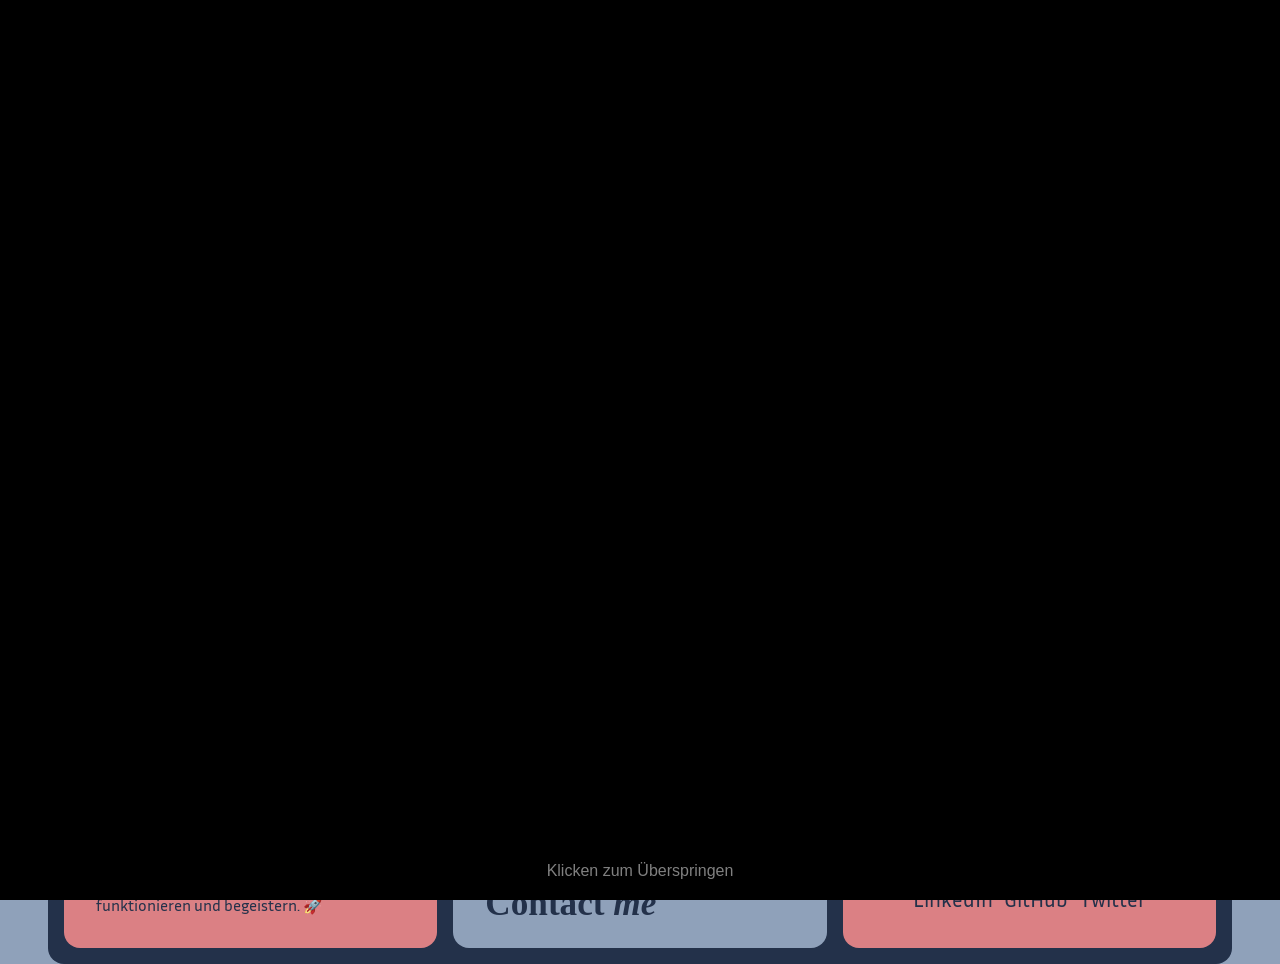
==== commit 9d84b237: "button verschieben" ====
--- a/index.html
+++ b/index.html
@@ -14,7 +14,7 @@
 
 <body>
 
-    <!-- <div id="intro-overlay" onclick="closeIntro()">
+    <div id="intro-overlay" onclick="closeIntro()">
         <video id="intro-video" autoplay muted playsinline aria-hidden="true">
             <source src="VideoBeispiel.mp4">
             Dein Browser unterstützt kein Video.
@@ -23,25 +23,45 @@
             style="position:absolute; bottom:20px; color:white; font-family:sans-serif; opacity:0.5; pointer-events:none;">
             Klicken zum Überspringen
         </div>
-    </div> -->
+    </div>
 
     <div id="grid-container">
 
         <section id="header-bar">
             <h1><a href="./index.html">Cherry-Sue Koslowski</a></h1>
 
-            <div class="theme-switch-wrapper">
-                <label class="theme-switch" for="checkbox">
-                    <input type="checkbox" id="checkbox" />
-                    <span class="slider round"></span>
-                </label>
+            <div style="display: flex; align-items: center; gap: 1.5rem;">
+                <div class="theme-switch-wrapper">
+                    <label class="theme-switch" for="checkbox">
+                        <input type="checkbox" id="checkbox" />
+                        <div class="slider round">
+                            <svg class="sun-icon" xmlns="http://www.w3.org/2000/svg" viewBox="0 0 24 24" fill="none"
+                                stroke="currentColor" stroke-width="2" stroke-linecap="round" stroke-linejoin="round">
+                                <circle cx="12" cy="12" r="5"></circle>
+                                <line x1="12" y1="1" x2="12" y2="3"></line>
+                                <line x1="12" y1="21" x2="12" y2="23"></line>
+                                <line x1="4.22" y1="4.22" x2="5.64" y2="5.64"></line>
+                                <line x1="18.36" y1="18.36" x2="19.78" y2="19.78"></line>
+                                <line x1="1" y1="12" x2="3" y2="12"></line>
+                                <line x1="21" y1="12" x2="23" y2="12"></line>
+                                <line x1="4.22" y1="19.78" x2="5.64" y2="18.36"></line>
+                                <line x1="18.36" y1="5.64" x2="19.78" y2="4.22"></line>
+                            </svg>
+                            <svg class="moon-icon" xmlns="http://www.w3.org/2000/svg" viewBox="0 0 24 24" fill="none"
+                                stroke="currentColor" stroke-width="2" stroke-linecap="round" stroke-linejoin="round">
+                                <path d="M21 12.79A9 9 0 1 1 11.21 3 7 7 0 0 0 21 12.79z"></path>
+                            </svg>
+                        </div>
+                    </label>
+                </div>
+
+                <div><a href="./impressum.html">Impressum</a></div>
             </div>
-
-            <div id="impressum-button"><a href="./impressum.html">Impressum</a></div>
         </section>
 
         <section id="top-left">
             <p>Hey, ich bin <strong>Cherry-Sue</strong>, deine Developerin für alle Fälle.</p>
+            <p>Was soll ich für dich entwickeln?</p>
         </section>
 
         <section id="top-center" onclick="openIntro()" style="cursor:pointer;">
@@ -49,31 +69,35 @@
         </section>
 
         <section id="top-right">
-            <h2>Referenzen</h2>
-            <h3>Dynamische Internetseiten mit JavaScript</h3>
+            <p>Vom durchgestylten Webauftritt bis zur professionellen Unternehmenssoftware – <em>ich kann alles</em>!
+            </p>
+            <p>Dynamische Internetseiten mit <strong>React</strong>, <strong>Angular</strong> und <strong>Vue</strong>:
+            </p>
             <ul>
                 <li>Pizzeria Alfred Walther</li>
                 <li>Reisebüro „Nix wie weg“</li>
+                <li>Heizung & Sanitär Röhrich</li>
             </ul>
-            <h3>Hardwarenahe Hochleistungsprogramme in C++</h3>
+            <p>Hardwarenahe Hochleistungsprogramme in <strong>C++</strong>:</p>
             <ul>
                 <li>Steuerungssystem für Nuklearenergie AG „Bumm“</li>
                 <li>Echtzeit-Trading-Plattform für die Frankfurter Börse</li>
             </ul>
-            <h3>Nostalgische Excel-Ungetüme mit VBA</h3>
+            <p>Nostalgische Excel-Ungetüme mit <strong>VBA</strong>:</p>
             <ul>
                 <li>Buchhaltungssoftware für Kaninchenzüchterverein Euskirchen e.V.</li>
-                <li>Kundenkartei Heizung & Sanitär Röhrich</li>
             </ul>
+            <p>…und vieles mehr!</p>
         </section>
 
         <section id="bottom-left">
-            <p>Ich bringe Ideen mit Code zum Leben. Mit Leidenschaft entwickle ich Lösungen, die funktionieren und begeistern. Vom durchgestylten Webauftritt bis zur professionellen Unternehmenssoftware – <em>ich kann alles</em>! Was soll ich für dich entwickeln?</p>
+            <p>Ich bringe Ideen mit Code zum Leben. 💻
+                Mit Leidenschaft entwickle ich Lösungen, die funktionieren und begeistern. 🚀</p>
         </section>
 
         <section id="bottom-center">
             <button id="contact-button" popovertarget="contact-modal">↗</button>
-            <div id="contact-text">Contact <em>me</em></div>
+            <div id="contact-text">Contact <i>me</i></div>
         </section>
 
         <section id="bottom-right">
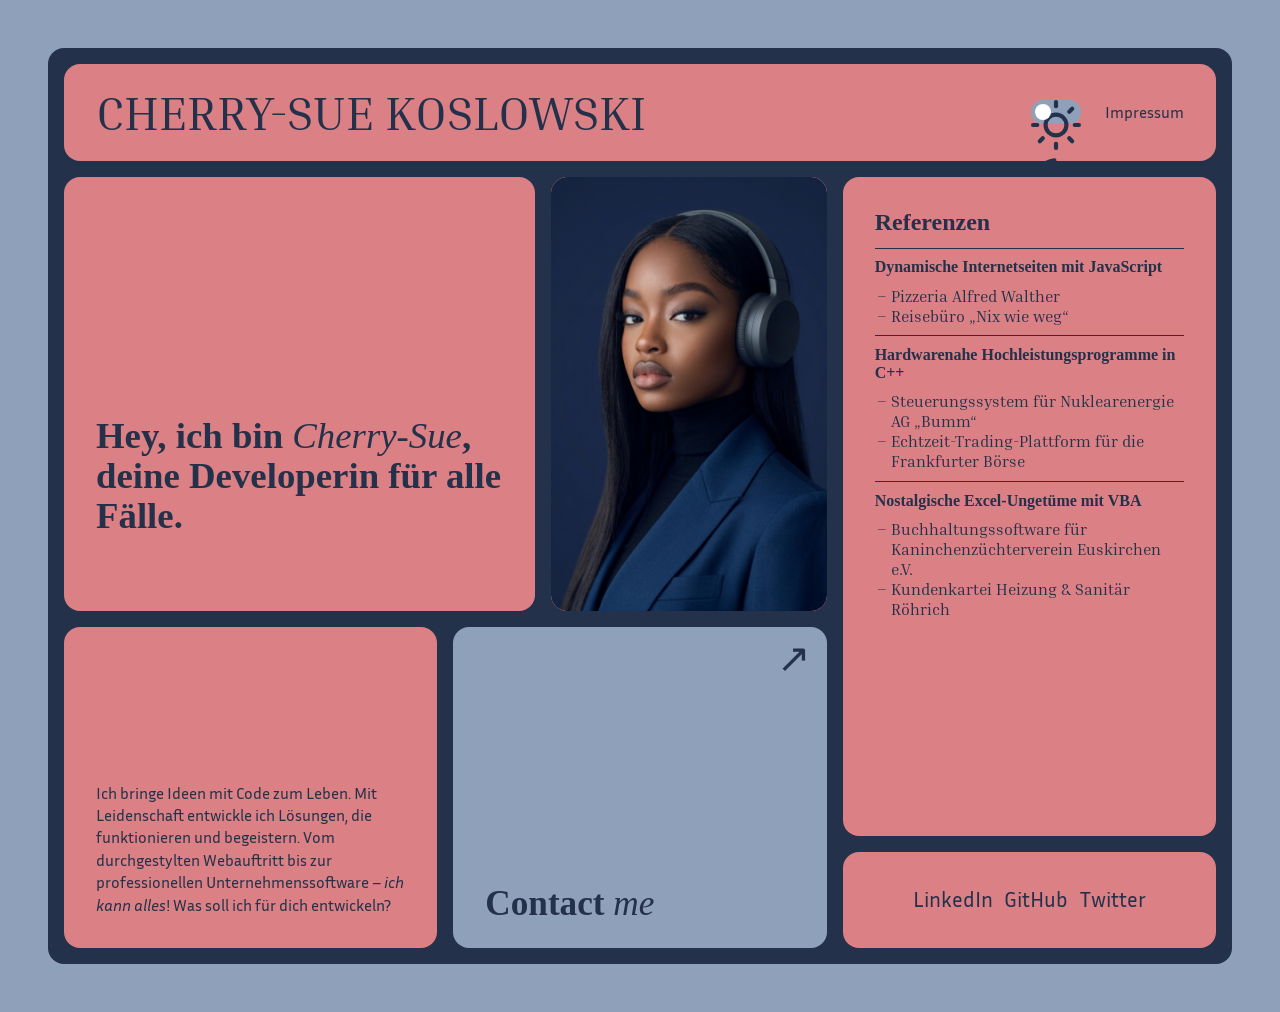
==== commit 2ac93a6f: "Merge branch 'main' of https://github.com/RangerV10/PortfolioWebsite" ====
--- a/index.html
+++ b/index.html
@@ -14,7 +14,7 @@
 
 <body>
 
-    <div id="intro-overlay" onclick="closeIntro()">
+    <!-- <div id="intro-overlay" onclick="closeIntro()">
         <video id="intro-video" autoplay muted playsinline aria-hidden="true">
             <source src="VideoBeispiel.mp4">
             Dein Browser unterstützt kein Video.
@@ -23,7 +23,7 @@
             style="position:absolute; bottom:20px; color:white; font-family:sans-serif; opacity:0.5; pointer-events:none;">
             Klicken zum Überspringen
         </div>
-    </div>
+    </div> -->
 
     <div id="grid-container">
 
@@ -61,7 +61,6 @@
 
         <section id="top-left">
             <p>Hey, ich bin <strong>Cherry-Sue</strong>, deine Developerin für alle Fälle.</p>
-            <p>Was soll ich für dich entwickeln?</p>
         </section>
 
         <section id="top-center" onclick="openIntro()" style="cursor:pointer;">
@@ -69,35 +68,31 @@
         </section>
 
         <section id="top-right">
-            <p>Vom durchgestylten Webauftritt bis zur professionellen Unternehmenssoftware – <em>ich kann alles</em>!
-            </p>
-            <p>Dynamische Internetseiten mit <strong>React</strong>, <strong>Angular</strong> und <strong>Vue</strong>:
-            </p>
+            <h2>Referenzen</h2>
+            <h3>Dynamische Internetseiten mit JavaScript</h3>
             <ul>
                 <li>Pizzeria Alfred Walther</li>
                 <li>Reisebüro „Nix wie weg“</li>
-                <li>Heizung & Sanitär Röhrich</li>
             </ul>
-            <p>Hardwarenahe Hochleistungsprogramme in <strong>C++</strong>:</p>
+            <h3>Hardwarenahe Hochleistungsprogramme in C++</h3>
             <ul>
                 <li>Steuerungssystem für Nuklearenergie AG „Bumm“</li>
                 <li>Echtzeit-Trading-Plattform für die Frankfurter Börse</li>
             </ul>
-            <p>Nostalgische Excel-Ungetüme mit <strong>VBA</strong>:</p>
+            <h3>Nostalgische Excel-Ungetüme mit VBA</h3>
             <ul>
                 <li>Buchhaltungssoftware für Kaninchenzüchterverein Euskirchen e.V.</li>
+                <li>Kundenkartei Heizung & Sanitär Röhrich</li>
             </ul>
-            <p>…und vieles mehr!</p>
         </section>
 
         <section id="bottom-left">
-            <p>Ich bringe Ideen mit Code zum Leben. 💻
-                Mit Leidenschaft entwickle ich Lösungen, die funktionieren und begeistern. 🚀</p>
+            <p>Ich bringe Ideen mit Code zum Leben. Mit Leidenschaft entwickle ich Lösungen, die funktionieren und begeistern. Vom durchgestylten Webauftritt bis zur professionellen Unternehmenssoftware – <em>ich kann alles</em>! Was soll ich für dich entwickeln?</p>
         </section>
 
         <section id="bottom-center">
             <button id="contact-button" popovertarget="contact-modal">↗</button>
-            <div id="contact-text">Contact <i>me</i></div>
+            <div id="contact-text">Contact <em>me</em></div>
         </section>
 
         <section id="bottom-right">
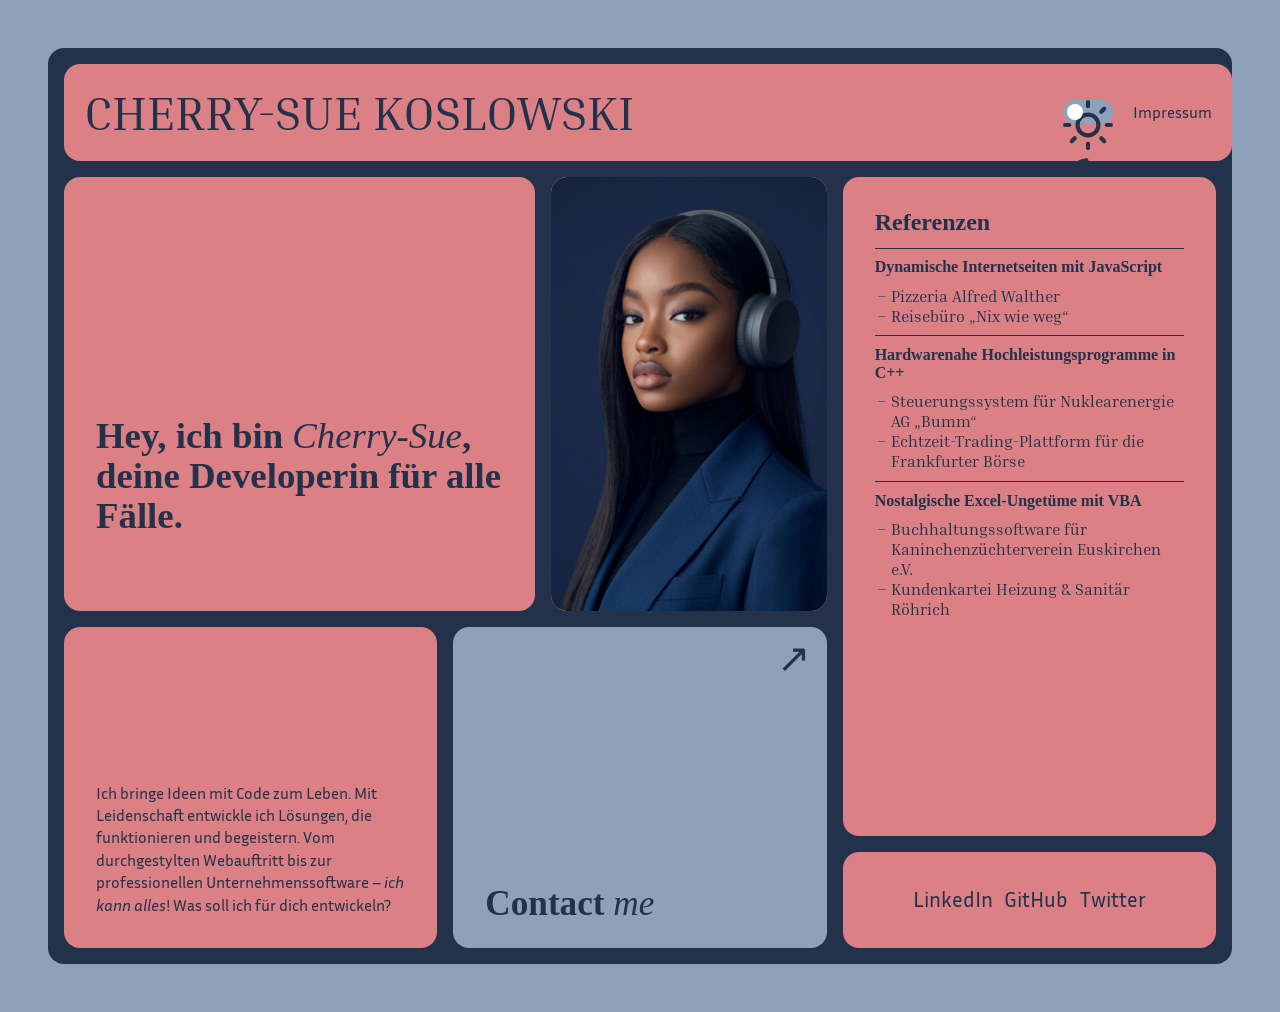
==== commit 3072196f: "anpassung" ====
--- a/index.html
+++ b/index.html
@@ -27,10 +27,11 @@
 
     <div id="grid-container">
 
-        <section id="header-bar">
-            <h1><a href="./index.html">Cherry-Sue Koslowski</a></h1>
+        <section id="header-bar"
+            style="display: flex; justify-content: space-between; align-items: center; width: 100%; padding: 10px 20px; box-sizing: border-box;">
+            <h1><a href="./index.html" style="text-decoration: none;">Cherry-Sue Koslowski</a></h1>
 
-            <div style="display: flex; align-items: center; gap: 1.5rem;">
+            <div style="display: flex; align-items: center; gap: 20px;">
                 <div class="theme-switch-wrapper">
                     <label class="theme-switch" for="checkbox">
                         <input type="checkbox" id="checkbox" />
@@ -54,8 +55,7 @@
                         </div>
                     </label>
                 </div>
-
-                <div><a href="./impressum.html">Impressum</a></div>
+                <a href="./impressum.html" style="text-decoration: none;">Impressum</a>
             </div>
         </section>
 
@@ -87,7 +87,9 @@
         </section>
 
         <section id="bottom-left">
-            <p>Ich bringe Ideen mit Code zum Leben. Mit Leidenschaft entwickle ich Lösungen, die funktionieren und begeistern. Vom durchgestylten Webauftritt bis zur professionellen Unternehmenssoftware – <em>ich kann alles</em>! Was soll ich für dich entwickeln?</p>
+            <p>Ich bringe Ideen mit Code zum Leben. Mit Leidenschaft entwickle ich Lösungen, die funktionieren und
+                begeistern. Vom durchgestylten Webauftritt bis zur professionellen Unternehmenssoftware – <em>ich kann
+                    alles</em>! Was soll ich für dich entwickeln?</p>
         </section>
 
         <section id="bottom-center">
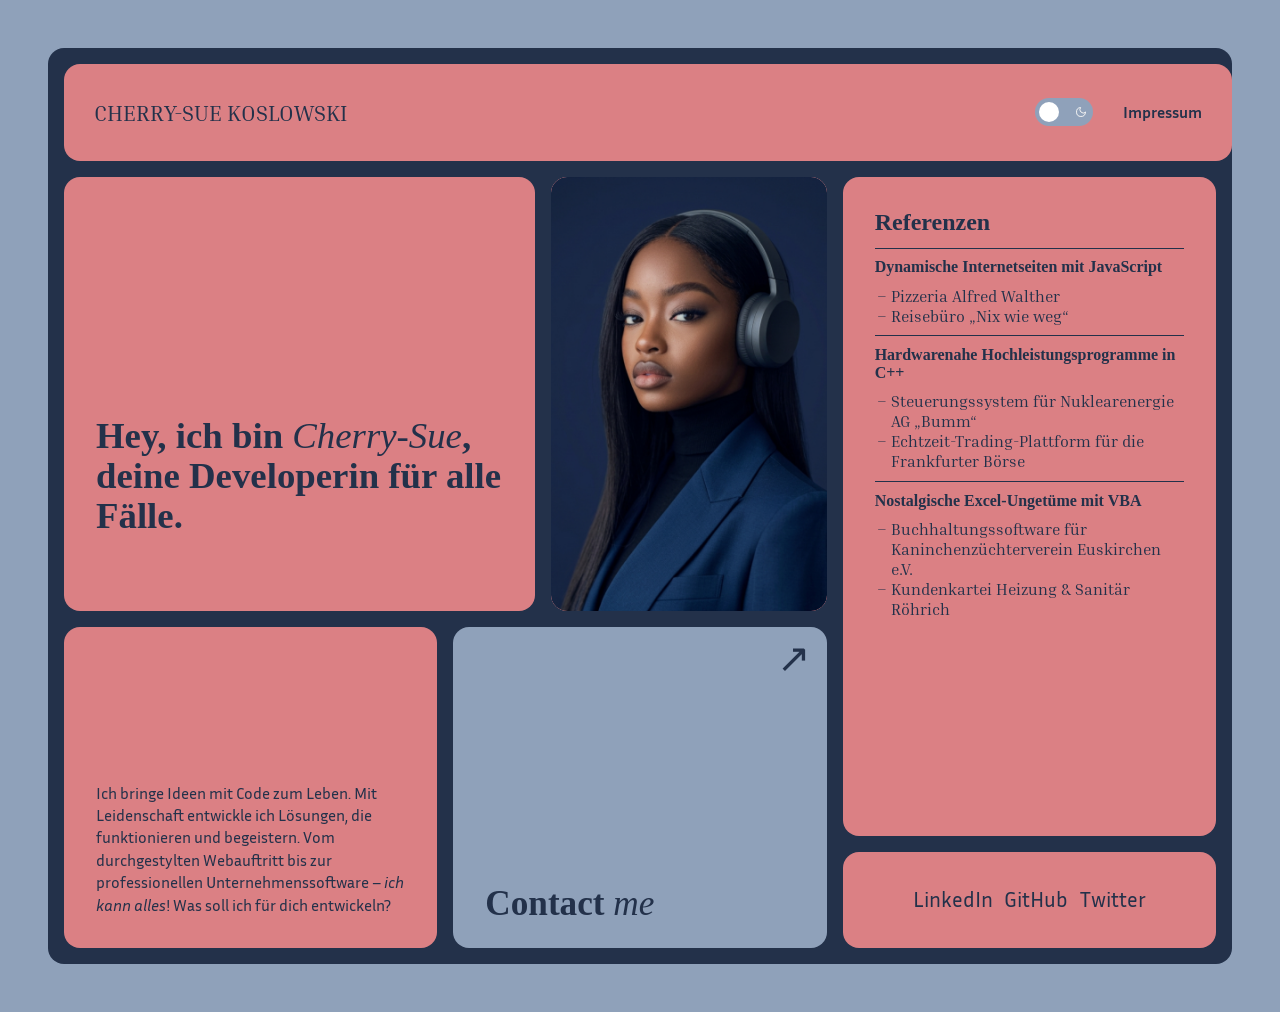
==== commit 2e3d2659: "verbessern" ====
--- a/index.html
+++ b/index.html
@@ -28,16 +28,20 @@
     <div id="grid-container">
 
         <section id="header-bar"
-            style="display: flex; justify-content: space-between; align-items: center; width: 100%; padding: 10px 20px; box-sizing: border-box;">
-            <h1><a href="./index.html" style="text-decoration: none;">Cherry-Sue Koslowski</a></h1>
+            style="display: flex; align-items: center; padding: 15px 30px; box-sizing: border-box; width: 100%;">
+            <h1 style="margin: 0; font-size: 1.4rem; white-space: nowrap;">
+                <a href="./index.html" style="text-decoration: none;">Cherry-Sue Koslowski</a>
+            </h1>
 
-            <div style="display: flex; align-items: center; gap: 20px;">
+            <div style="margin-left: auto; display: flex; align-items: center; gap: 30px;">
                 <div class="theme-switch-wrapper">
                     <label class="theme-switch" for="checkbox">
                         <input type="checkbox" id="checkbox" />
                         <div class="slider round">
-                            <svg class="sun-icon" xmlns="http://www.w3.org/2000/svg" viewBox="0 0 24 24" fill="none"
-                                stroke="currentColor" stroke-width="2" stroke-linecap="round" stroke-linejoin="round">
+                            <svg class="sun-icon" xmlns="http://www.w3.org/2000/svg" width="12" height="12"
+                                viewBox="0 0 24 24" fill="none" stroke="currentColor" stroke-width="2"
+                                stroke-linecap="round" stroke-linejoin="round"
+                                style="position: absolute; left: 6px; top: 50%; transform: translateY(-50%); pointer-events: none;">
                                 <circle cx="12" cy="12" r="5"></circle>
                                 <line x1="12" y1="1" x2="12" y2="3"></line>
                                 <line x1="12" y1="21" x2="12" y2="23"></line>
@@ -48,14 +52,17 @@
                                 <line x1="4.22" y1="19.78" x2="5.64" y2="18.36"></line>
                                 <line x1="18.36" y1="5.64" x2="19.78" y2="4.22"></line>
                             </svg>
-                            <svg class="moon-icon" xmlns="http://www.w3.org/2000/svg" viewBox="0 0 24 24" fill="none"
-                                stroke="currentColor" stroke-width="2" stroke-linecap="round" stroke-linejoin="round">
+                            <svg class="moon-icon" xmlns="http://www.w3.org/2000/svg" width="12" height="12"
+                                viewBox="0 0 24 24" fill="none" stroke="currentColor" stroke-width="2"
+                                stroke-linecap="round" stroke-linejoin="round"
+                                style="position: absolute; right: 6px; top: 50%; transform: translateY(-50%); pointer-events: none;">
                                 <path d="M21 12.79A9 9 0 1 1 11.21 3 7 7 0 0 0 21 12.79z"></path>
                             </svg>
                         </div>
                     </label>
                 </div>
-                <a href="./impressum.html" style="text-decoration: none;">Impressum</a>
+                <a href="./impressum.html"
+                    style="text-decoration: none; font-weight: 600; white-space: nowrap;">Impressum</a>
             </div>
         </section>
 
--- a/main.css
+++ b/main.css
@@ -17,6 +17,7 @@
 }
 
 /* ─── Style für den Toggle-Schalter ─── */
+/* Theme Switch Basis */
 .theme-switch-wrapper {
     display: flex;
     align-items: center;
@@ -24,15 +25,16 @@
 
 .theme-switch {
     display: inline-block;
-    height: 24px;
+    height: 28px;
     position: relative;
-    width: 50px;
+    width: 58px;
 }
 
 .theme-switch input {
     display: none;
 }
 
+/* Slider Hintergrund */
 .slider {
     background-color: var(--switch-bg);
     bottom: 0;
@@ -42,27 +44,47 @@
     right: 0;
     top: 0;
     transition: .4s;
-}
-
+    display: flex;
+    align-items: center;
+    justify-content: space-between;
+    padding: 0 7px;
+    box-sizing: border-box;
+}
+
+/* Der bewegliche Knopf */
 .slider:before {
     background-color: var(--switch-knob);
     bottom: 4px;
     content: "";
-    height: 16px;
+    height: 20px;
     left: 4px;
     position: absolute;
     transition: .4s;
-    width: 16px;
-}
-
+    width: 20px;
+    z-index: 2;
+}
+
+/* Icons */
+.slider .sun-icon {
+    color: #fca311;
+    z-index: 1;
+}
+
+.slider .moon-icon {
+    color: #f1f1f1;
+    z-index: 1;
+}
+
+/* Dark Mode Logik */
 input:checked+.slider {
     background-color: var(--switch-checked-bg);
 }
 
 input:checked+.slider:before {
-    transform: translateX(26px);
-}
-
+    transform: translateX(30px);
+}
+
+/* Rundungen */
 .slider.round {
     border-radius: 34px;
 }
@@ -187,8 +209,9 @@
 }
 
 #top-left p {
-    transition: transform 0.4s; 
-}
+    transition: transform 0.4s;
+}
+
 #top-left strong {
     font-style: italic;
     font-weight: normal;
@@ -315,7 +338,7 @@
     font-weight: bold;
     font-size: 220%;
     transition: transform 0.3s ease, letter-spacing 0.3s ease;
-    
+
 }
 
 #contact-text em {
